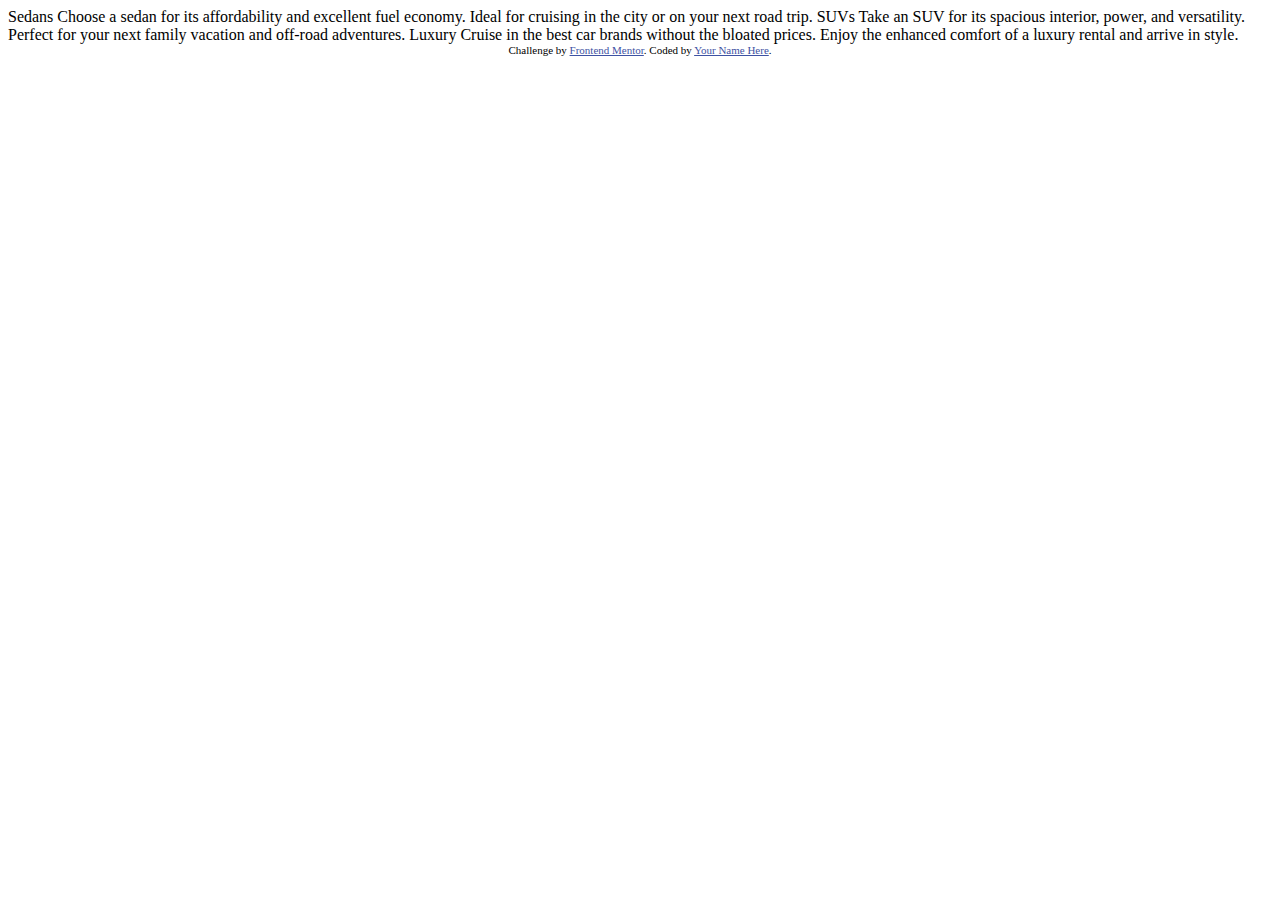
==== 3-column-preview-card-component/index.html @ 30b0ba53 "Nuevos retos" ====
<!DOCTYPE html>
<html lang="en">
<head>
  <meta charset="UTF-8">
  <meta name="viewport" content="width=device-width, initial-scale=1.0"> <!-- displays site properly based on user's device -->

  <link rel="icon" type="image/png" sizes="32x32" href="./images/favicon-32x32.png">
  
  <title>Frontend Mentor | 3-column preview card component</title>

  <!-- Feel free to remove these styles or customise in your own stylesheet 👍 -->
  <style>
    .attribution { font-size: 11px; text-align: center; }
    .attribution a { color: hsl(228, 45%, 44%); }
  </style>
</head>
<body>
  
  Sedans
  Choose a sedan for its affordability and excellent fuel economy. Ideal for cruising in the city 
  or on your next road trip.

  SUVs
  Take an SUV for its spacious interior, power, and versatility. Perfect for your next family vacation 
  and off-road adventures.

  Luxury
  Cruise in the best car brands without the bloated prices. Enjoy the enhanced comfort of a luxury 
  rental and arrive in style.
  
  <div class="attribution">
    Challenge by <a href="https://www.frontendmentor.io?ref=challenge" target="_blank">Frontend Mentor</a>. 
    Coded by <a href="#">Your Name Here</a>.
  </div>
</body>
</html>
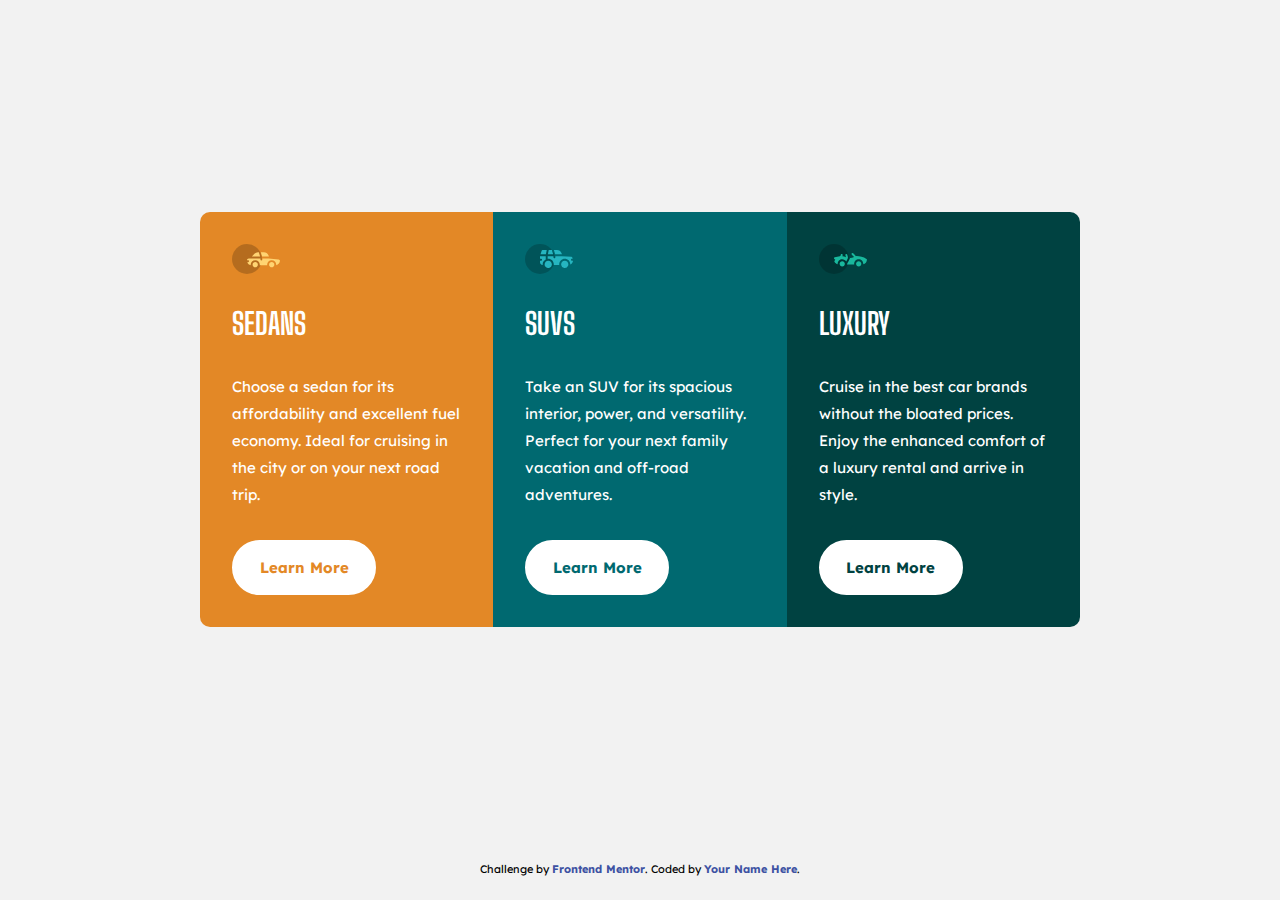
==== commit fdb2aefb: "segundo reto - 3 columnas" ====
--- a/3-column-preview-card-component/index.html
+++ b/3-column-preview-card-component/index.html
@@ -5,7 +5,12 @@
   <meta name="viewport" content="width=device-width, initial-scale=1.0"> <!-- displays site properly based on user's device -->
 
   <link rel="icon" type="image/png" sizes="32x32" href="./images/favicon-32x32.png">
-  
+  <link rel="preconnect" href="https://fonts.googleapis.com">
+  <link rel="preconnect" href="https://fonts.gstatic.com" crossorigin>
+  <link href="https://fonts.googleapis.com/css2?family=Big+Shoulders+Display:wght@700&family=Lexend+Deca&display=swap" rel="stylesheet">
+  <link rel="stylesheet" href="css/normalize.css">
+  <link rel="stylesheet" href="css/styles.css">
+
   <title>Frontend Mentor | 3-column preview card component</title>
 
   <!-- Feel free to remove these styles or customise in your own stylesheet 👍 -->
@@ -15,22 +20,39 @@
   </style>
 </head>
 <body>
-  
-  Sedans
-  Choose a sedan for its affordability and excellent fuel economy. Ideal for cruising in the city 
-  or on your next road trip.
-
-  SUVs
-  Take an SUV for its spacious interior, power, and versatility. Perfect for your next family vacation 
-  and off-road adventures.
-
-  Luxury
-  Cruise in the best car brands without the bloated prices. Enjoy the enhanced comfort of a luxury 
-  rental and arrive in style.
-  
-  <div class="attribution">
-    Challenge by <a href="https://www.frontendmentor.io?ref=challenge" target="_blank">Frontend Mentor</a>. 
-    Coded by <a href="#">Your Name Here</a>.
+  <div class="container">
+    <div class="container-card">
+      <div class="section">
+        <img src="images/icon-sedans.svg" alt="Imagen-1">
+        <h1 class="title">Sedans</h1>
+        <p class="content">Choose a sedan for its affordability and excellent fuel economy. Ideal for cruising in the city 
+          or on your next road trip.</p>
+        <div class="btn btn-1">Learn More</div>
+      </div>
+      <div class="section">
+        <img src="images/icon-suvs.svg" alt="Imagen-1">
+        <h1 class="title">SUVs</h1>
+        <p class="content">
+          Take an SUV for its spacious interior, power, and versatility. Perfect for your next family vacation 
+          and off-road adventures. 
+        </p>
+        <div class="btn btn-2">Learn More</div>
+      </div>
+      <div class="section">
+        <img src="images/icon-luxury.svg" alt="Imagen-1">
+        <h1 class="title">Luxury</h1>
+        <p class="content">
+          Cruise in the best car brands without the bloated prices. Enjoy the enhanced comfort of a luxury 
+          rental and arrive in style.
+        </p>
+        <div class="btn btn-3">Learn More</div>
+      </div>
+    </div>
+    
+    <div class="attribution">
+      Challenge by <a href="https://www.frontendmentor.io?ref=challenge" target="_blank">Frontend Mentor</a>. 
+      Coded by <a href="#">Your Name Here</a>.
+    </div>
   </div>
 </body>
 </html>--- a/3-column-preview-card-component/css/styles.css
+++ b/3-column-preview-card-component/css/styles.css
@@ -0,0 +1,123 @@
+:root{
+    --font-title: 'Big Shoulders Display', cursive;
+    --font-content: 'Lexend Deca', sans-serif;
+}
+*{
+    margin: 0;
+    padding: 0;
+    box-sizing: border-box;
+}
+body{
+    width: 100%;
+    height: 100vh;
+    font-size: 15px;
+    color: white;
+    background-color: hsl(0, 0%, 95%);
+}
+.container{
+    width: 100%;
+    height: 100%;
+    margin: 2rem 0;
+    display: flex;
+    flex-direction: column;
+}
+.container-card{
+    width: 80%;
+    margin: auto;
+    border-radius: .5rem;
+}
+@media screen and (min-width: 700px) {
+    .container{
+        margin: 0;
+    }
+    .container-card{
+        display: grid;
+        grid-template-columns: repeat(3,1fr);
+        max-width: 55rem;
+    }
+}
+/* Contenido */
+.section{
+    padding: 2rem;
+    display: flex;
+    flex-direction: column;
+    gap: 2rem;
+}
+
+.section:nth-child(1){ /* primer elemento */
+    border-radius: 10px 10px 0 0;
+    background-color: hsl(31, 77%, 52%);
+}
+.section:nth-child(2){ /* segundo elemento */
+    background-color: hsl(184, 100%, 22%);
+}
+.section:nth-child(3){ /* tercer elemento */
+    border-radius: 0 0 10px 10px;
+    background-color: hsl(179, 100%, 13%);
+}
+@media screen and (min-width: 700px) {
+    .section:nth-child(1){
+        border-radius: 10px 0 0 10px;
+    }
+    .section:nth-child(3){
+        border-radius: 0 10px 10px 0;
+    }
+}
+
+/* imagen */
+img{
+    width: 3rem;
+}
+
+/* Texto */
+.title{
+    font-family: var(--font-title);
+    text-transform: uppercase;
+    margin: 0;
+}
+.content{
+    font-family: var(--font-content);
+    font-weight: 0;
+    line-height: 1.8;
+}
+/* BOTONES */
+.btn{
+    border: 3px solid white;
+    font-family: var(--font-content);
+    background-color: white;
+    color: hsl(31, 77%, 52%);
+    text-align: center;
+    width: 9rem;
+    padding: 1rem 0;
+    border-radius: 1.8rem;
+    font-weight: 700;
+}
+.btn:hover{
+    color: white;
+    font-weight: 500;
+    background-color: rgba(0, 0, 0, 0);
+    border: 3px solid white;
+    cursor: pointer;
+}
+.btn-1{ /* primer elemento */
+    color: hsl(31, 77%, 52%);
+}
+.btn-2{ /* segundo elemento */
+    color: hsl(184, 100%, 22%);
+}
+.btn-3{ /* tercer elemento */
+    color: hsl(179, 100%, 13%);
+}
+
+/* footer */
+.attribution{
+    font-size: 1rem;
+    padding: 1.5rem;
+    font-family: var(--font-content);
+    color: black;
+}
+.attribution a{
+    text-decoration: none;
+    font-weight: 700;
+    color: hsl(184, 100%, 22%);
+}